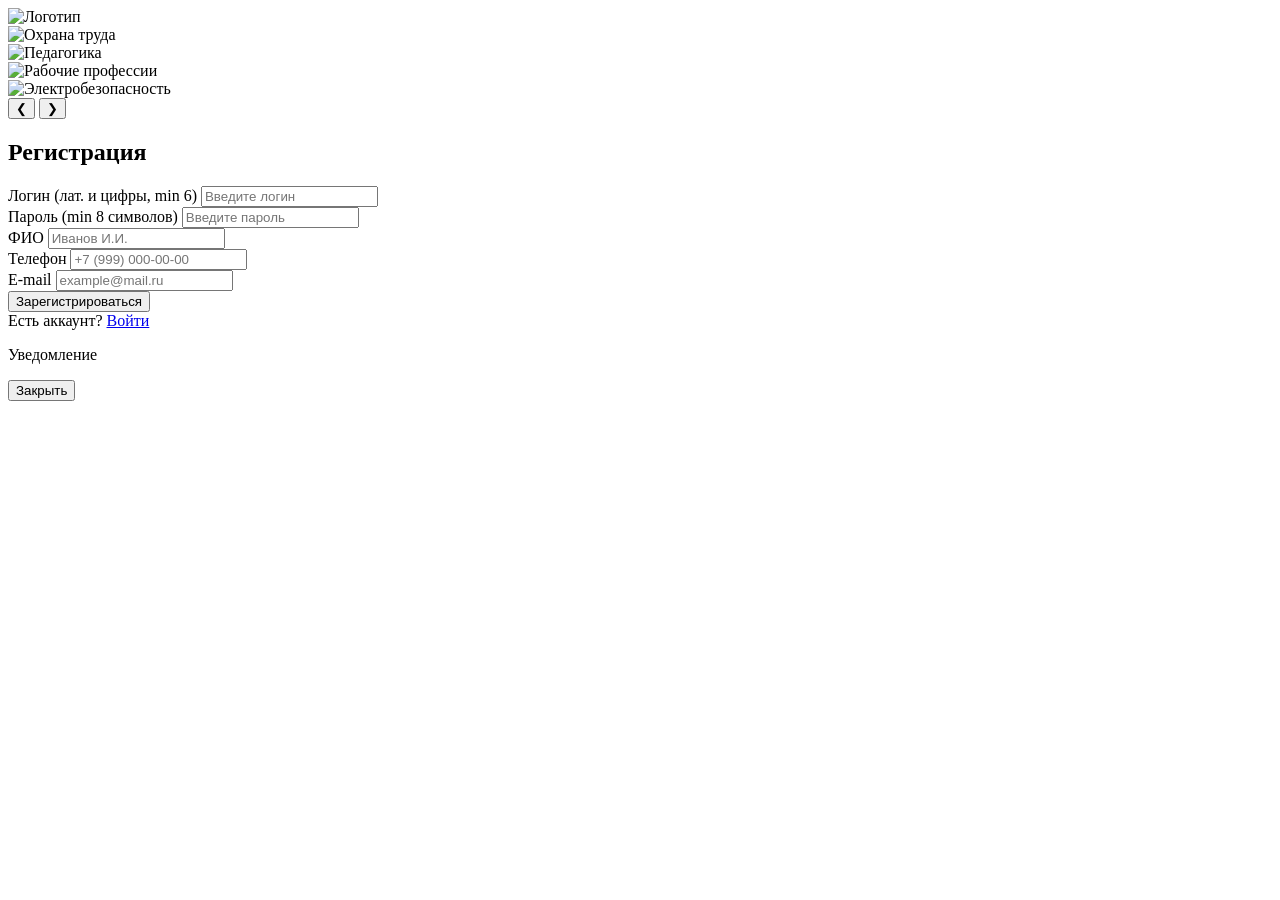
==== index.html @ 387f7595 "создал главную страницу регистрации создал главную страницу для входа" ====
<!DOCTYPE html>
<html lang="ru">
<head>
    <meta charset="UTF-8">
    <meta name="viewport" content="width=device-width, initial-scale=1.0, maximum-scale=1.0">
    <title>Регистрация</title>
    <link rel="preconnect" href="https://fonts.googleapis.com">
    <link rel="preconnect" href="https://fonts.gstatic.com" crossorigin>
    <link href="https://fonts.googleapis.com/css2?family=Inter:wght@300;400;500;700&display=swap" rel="stylesheet">
    <link rel="stylesheet" href="style.css">
</head>
<body>

<div class="mobile-container">
    <div class="header-logo">
        <img src="./images/students_corner.png" alt="Логотип">
    </div>

    <div class="slider-container">
        <div class="slider-wrapper" id="sliderWrapper">
            <div class="slide"><img src="./images/diploma.webp" alt="Охрана труда"></div>
            <div class="slide"><img src="./images/6410690722451365045.jpg" alt="Педагогика"></div>
            <div class="slide"><img src="./images/course_1.jpg" alt="Рабочие профессии"></div>
            <div class="slide"><img src="./images/88-gHQq11R0.jpg" alt="Электробезопасность"></div>
        </div>
        <button class="slider-btn prev" onclick="moveSlide(-1)">&#10094;</button>
        <button class="slider-btn next" onclick="moveSlide(1)">&#10095;</button>
    </div>

    <h2>Регистрация</h2>
    <form id="registerForm">
        <div class="form-group">
            <label>Логин (лат. и цифры, min 6)</label>
            <input type="text" id="regLogin" placeholder="Введите логин">
            <span class="error-msg" id="regLoginError"></span>
        </div>
        <div class="form-group">
            <label>Пароль (min 8 символов)</label>
            <input type="password" id="regPass" placeholder="Введите пароль">
            <span class="error-msg" id="regPassError"></span>
        </div>
        <div class="form-group">
            <label>ФИО</label>
            <input type="text" id="regFio" placeholder="Иванов И.И.">
        </div>
        <div class="form-group">
            <label>Телефон</label>
            <input type="tel" id="regPhone" placeholder="+7 (999) 000-00-00">
        </div>
        <div class="form-group">
            <label>E-mail</label>
            <input type="email" id="regEmail" placeholder="example@mail.ru">
        </div>
        <button type="submit" class="btn-primary">Зарегистрироваться</button>
        <div class="auth-link">Есть аккаунт? <a href="login.html">Войти</a></div>
    </form>
</div>

<div id="notificationModal" class="modal">
    <div class="modal-content">
        <p id="modalText">Уведомление</p>
        <button class="btn-primary" onclick="closeModal()">Закрыть</button>
    </div>
</div>

<script>
    let slideIndex = 0;
    function showSlide(index) {
        const wrapper = document.getElementById('sliderWrapper');
        const slides = document.querySelectorAll('.slide');
        if(index >= slides.length) index = 0;
        if(index < 0) index = slides.length - 1;
        slideIndex = index;
        wrapper.style.transform = `translateX(-${index * 100}%)`;
    }
    function moveSlide(n) { showSlide(slideIndex + n); }
    setInterval(() => { moveSlide(1); }, 3000);

    document.getElementById('registerForm').addEventListener('submit', function(e) {
        e.preventDefault();
        let users = JSON.parse(localStorage.getItem('eduUsers')) || [];
        const login = document.getElementById('regLogin').value.trim();
        const pass = document.getElementById('regPass').value.trim();
        const fio = document.getElementById('regFio').value.trim();
        const phone = document.getElementById('regPhone').value.trim();
        const email = document.getElementById('regEmail').value.trim();
        
        let isValid = true;
        const loginRegex = /^[a-zA-Z0-9]{6,}$/;
        
        if(!loginRegex.test(login)) {
            document.getElementById('regLoginError').innerText = 'Логин: минимум 6 лат. букв и цифр';
            isValid = false;
        } else if(users.find(u => u.login === login)) {
            document.getElementById('regLoginError').innerText = 'Логин уже занят';
            isValid = false;
        } else {
            document.getElementById('regLoginError').innerText = '';
        }

        if(pass.length < 8) {
            document.getElementById('regPassError').innerText = 'Пароль должен быть 8+ символов';
            isValid = false;
        } else {
            document.getElementById('regPassError').innerText = '';
        }

        if(isValid) {
            users.push({ login, password: pass, fio, phone, email, role: 'user' });
            localStorage.setItem('eduUsers', JSON.stringify(users));
            alert('Регистрация успешна! Перейдите к входу.');
            window.location.href = 'login.html';
        }
    });

    function closeModal() { document.getElementById('notificationModal').style.display = 'none'; }
</script>
</body>
</html>
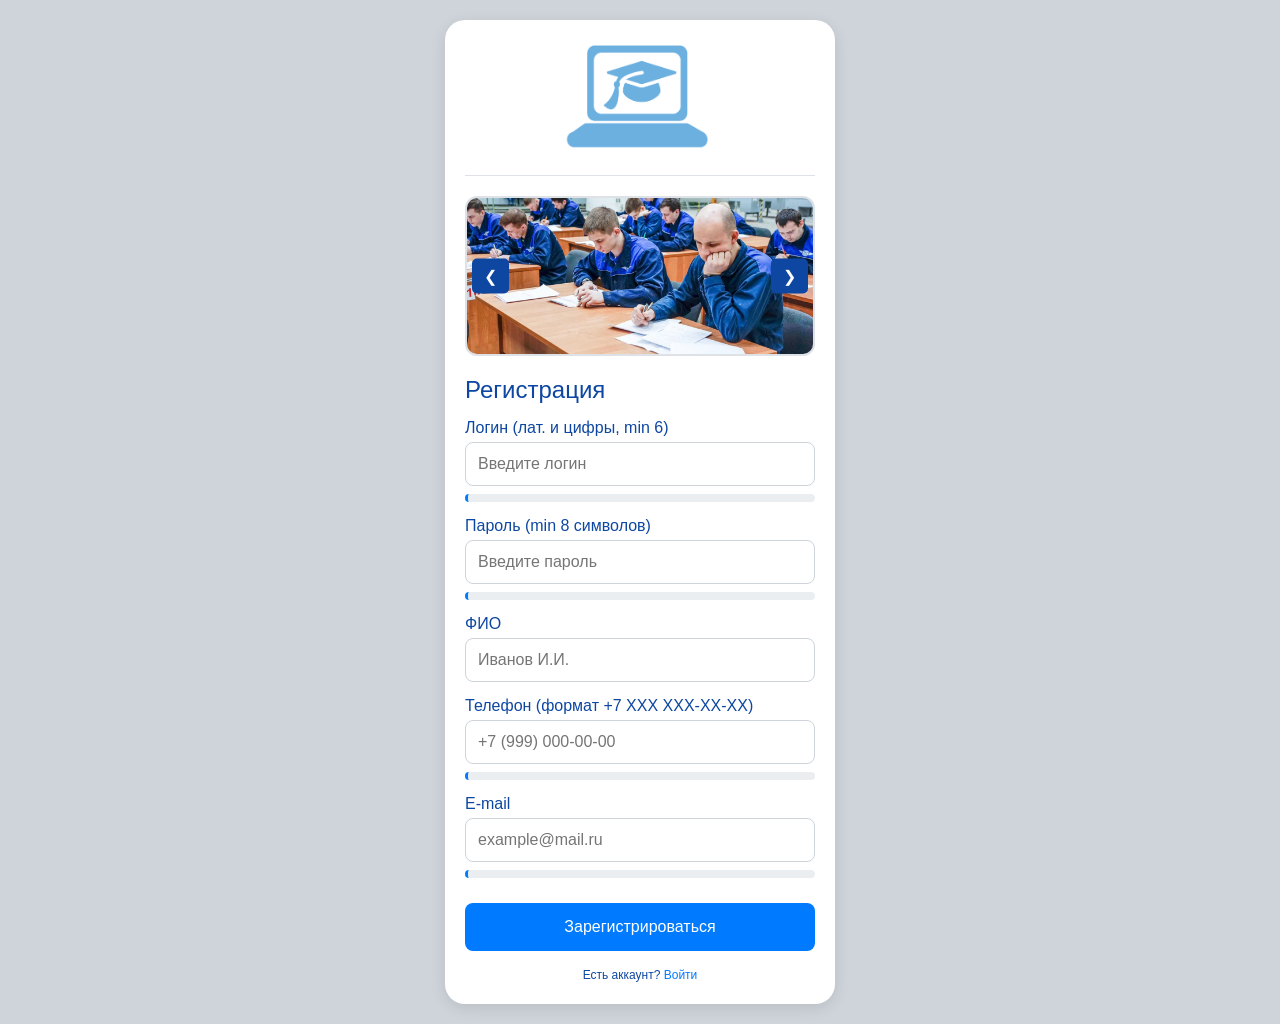
==== commit 03fed3c1: "последняя версия" ====
--- a/index.html
+++ b/index.html
@@ -44,12 +44,14 @@
             <input type="text" id="regFio" placeholder="Иванов И.И.">
         </div>
         <div class="form-group">
-            <label>Телефон</label>
+            <label>Телефон (формат +7 XXX XXX-XX-XX)</label>
             <input type="tel" id="regPhone" placeholder="+7 (999) 000-00-00">
+            <span class="error-msg" id="regPhoneError"></span>
         </div>
         <div class="form-group">
             <label>E-mail</label>
             <input type="email" id="regEmail" placeholder="example@mail.ru">
+            <span class="error-msg" id="regEmailError"></span>
         </div>
         <button type="submit" class="btn-primary">Зарегистрироваться</button>
         <div class="auth-link">Есть аккаунт? <a href="login.html">Войти</a></div>
@@ -87,7 +89,10 @@
         
         let isValid = true;
         const loginRegex = /^[a-zA-Z0-9]{6,}$/;
-        
+        const phoneRegex = /^\+7\s?\(?\d{3}\)?\s?\d{3}-?\d{2}-?\d{2}$/;
+        const emailRegex = /^[^\s@]+@[^\s@]+\.[^\s@]+$/;
+
+        // Валидация логина
         if(!loginRegex.test(login)) {
             document.getElementById('regLoginError').innerText = 'Логин: минимум 6 лат. букв и цифр';
             isValid = false;
@@ -98,11 +103,28 @@
             document.getElementById('regLoginError').innerText = '';
         }
 
+        // Валидация пароля
         if(pass.length < 8) {
             document.getElementById('regPassError').innerText = 'Пароль должен быть 8+ символов';
             isValid = false;
         } else {
             document.getElementById('regPassError').innerText = '';
+        }
+
+        // Валидация телефона
+        if(!phoneRegex.test(phone)) {
+            document.getElementById('regPhoneError').innerText = 'Введите телефон в формате +7 (XXX) XXX-XX-XX';
+            isValid = false;
+        } else {
+            document.getElementById('regPhoneError').innerText = '';
+        }
+
+        // Валидация почты
+        if(!emailRegex.test(email)) {
+            document.getElementById('regEmailError').innerText = 'Введите корректный email (например, name@domain.ru)';
+            isValid = false;
+        } else {
+            document.getElementById('regEmailError').innerText = '';
         }
 
         if(isValid) {
--- a/style.css
+++ b/style.css
@@ -0,0 +1,246 @@
+:root {
+    --primary-blue: #007bff;
+    --dark-blue: #0d47a1;
+    --bg-gray: #ced4da;
+    --light-gray: #dee2e6;
+    --white: #ffffff;
+}
+
+* {
+    box-sizing: border-box;
+    margin: 0;
+    padding: 0;
+    font-family: 'Inter', sans-serif;
+}
+
+body {
+    background-color: var(--bg-gray);
+    display: flex;
+    justify-content: center;
+    align-items: flex-start;
+    min-height: 100vh;
+    padding: 20px 10px;
+}
+
+.mobile-container {
+    width: 100%;
+    max-width: 390px;
+    min-height: 700px;
+    background-color: var(--white);
+    box-shadow: 0 4px 15px rgba(0,0,0,0.1);
+    border-radius: 20px;
+    padding: 20px;
+    position: relative;
+    overflow: hidden;
+}
+
+.header-logo {
+    display: flex;
+    align-items: center;
+    justify-content: center;
+    margin-bottom: 20px;
+    padding-bottom: 15px;
+    border-bottom: 1px solid var(--light-gray);
+}
+
+.header-logo img {
+    max-width: 150px;
+    height: auto;
+    display: block;
+}
+
+h1 { font-size: 36px; font-weight: 700; color: var(--dark-blue); margin-bottom: 15px; }
+h2 { font-size: 24px; font-weight: 500; color: var(--dark-blue); margin-bottom: 15px; }
+h3 { font-size: 18px; font-weight: 500; color: var(--dark-blue); margin-top: 10px; margin-bottom: 10px;}
+
+p, label, div, span, input, select, button {
+    font-size: 16px;
+    font-weight: 400;
+    color: var(--dark-blue);
+}
+.small-text, .auth-link, .status-badge, .error-msg, .admin-row span, .welcome-text {
+    font-size: 12px;
+    font-weight: 300;
+    line-height: 1.5;
+}
+
+.slider-container {
+    position: relative;
+    width: 100%;
+    height: 160px;
+    overflow: hidden;
+    border-radius: 12px;
+    margin-bottom: 20px;
+    border: 2px solid var(--light-gray);
+}
+
+.slider-wrapper {
+    display: flex;
+    height: 100%;
+    transition: transform 0.5s ease-in-out;
+}
+
+.slide { min-width: 100%; height: 100%; }
+.slide img { width: 100%; height: 100%; object-fit: cover; display: block; }
+
+.slider-btn {
+    position: absolute;
+    top: 50%;
+    transform: translateY(-50%);
+    background: var(--dark-blue);
+    color: var(--white);
+    border: none;
+    padding: 8px 12px;
+    cursor: pointer;
+    border-radius: 5px;
+}
+.slider-btn:hover { opacity: 0.9; }
+.prev { left: 5px; }
+.next { right: 5px; }
+
+.form-group { margin-bottom: 15px; }
+label { display: block; margin-bottom: 5px; }
+input, select {
+    width: 100%;
+    padding: 12px;
+    border: 1px solid var(--bg-gray);
+    border-radius: 8px;
+    outline: none;
+    transition: border 0.2s;
+}
+input:focus, select:focus { border-color: var(--primary-blue); }
+
+.error-msg {
+    color: var(--dark-blue);
+    display: block;
+    margin-top: 8px;
+    background-color: rgba(206, 212, 218, 0.4);
+    padding: 4px 8px;
+    border-radius: 4px;
+    font-weight: 500;
+    border-left: 3px solid var(--primary-blue);
+}
+
+.btn-primary {
+    width: 100%;
+    background-color: var(--primary-blue);
+    color: var(--white);
+    border: none;
+    padding: 15px;
+    border-radius: 8px;
+    font-weight: 500;
+    cursor: pointer;
+    margin-top: 10px;
+}
+.btn-primary:hover { background-color: var(--dark-blue); }
+
+.btn-outline {
+    background: transparent;
+    border: 1px solid var(--primary-blue);
+    color: var(--primary-blue);
+    padding: 8px 15px;
+    border-radius: 8px;
+    cursor: pointer;
+}
+.btn-outline.small { padding: 5px 10px; }
+
+.auth-link { text-align: center; margin-top: 15px; }
+.auth-link a { color: var(--primary-blue); text-decoration: none; font-weight: 500; }
+
+.cabinet-header { display: flex; justify-content: space-between; align-items: center; margin-bottom: 15px; }
+
+.request-item {
+    border: 1px solid var(--light-gray);
+    padding: 12px;
+    border-radius: 8px;
+    margin-bottom: 10px;
+    background: var(--white);
+}
+
+.request-header { display: flex; justify-content: space-between; }
+.request-body { margin: 5px 0; }
+
+.review-area { margin-top: 10px; display: flex; gap: 5px; flex-wrap: wrap; }
+.review-area input { flex: 1; padding: 8px; min-width: 120px; }
+
+.status-badge {
+    padding: 2px 8px;
+    border-radius: 10px;
+    border: 1px solid transparent;
+}
+
+.status-new {
+    background: var(--white);
+    border: 1px solid var(--primary-blue);
+    color: var(--dark-blue);
+}
+.status-process {
+    background: var(--primary-blue);
+    color: var(--white);
+}
+.status-done {
+    background: var(--dark-blue);
+    color: var(--white);
+}
+
+.admin-tools { display: flex; flex-direction: column; gap: 10px; margin-bottom: 15px; }
+.admin-tools input, .admin-tools select { padding: 10px; font-size: 14px; }
+
+.admin-row {
+    display: grid;
+    grid-template-columns: 1fr 1fr;
+    gap: 5px;
+    padding: 8px 0;
+    border-bottom: 1px solid var(--light-gray);
+}
+.admin-row.header { 
+    font-weight: 500; 
+    background: var(--light-gray); 
+    padding: 10px; 
+    border-radius: 5px; 
+}
+.admin-action select { 
+    padding: 4px; 
+    font-size: 12px; 
+    border-radius: 4px; 
+    font-weight: 300; 
+}
+.pagination { display: flex; justify-content: space-between; align-items: center; margin-top: 15px; }
+
+.welcome-placeholder {
+    background-color: var(--light-gray);
+    border-radius: 12px;
+    padding: 20px;
+    margin-top: 15px;
+    text-align: center;
+    border: 1px dashed var(--primary-blue);
+}
+.welcome-placeholder h3 { 
+    color: var(--dark-blue); 
+    margin: 0 0 10px 0; 
+    font-weight: 500; 
+}
+.welcome-placeholder p { 
+    color: var(--dark-blue);
+    font-size: 14px; 
+}
+
+/* ИСПРАВЛЕНИЕ: rgba(0,0,0,0.5) заменен на разрешенный темно-синий с прозрачностью */
+.modal {
+    display: none;
+    position: fixed;
+    top: 0; left: 0; width: 100%; height: 100%;
+    background: rgba(13, 71, 161, 0.4); /* var(--dark-blue) с прозрачностью */
+    justify-content: center;
+    align-items: center;
+    z-index: 999;
+}
+.modal-content {
+    background: var(--white);
+    padding: 30px;
+    border-radius: 15px;
+    width: 80%;
+    max-width: 300px;
+    text-align: center;
+}
+.modal-content .btn-primary { margin-top: 20px; }
